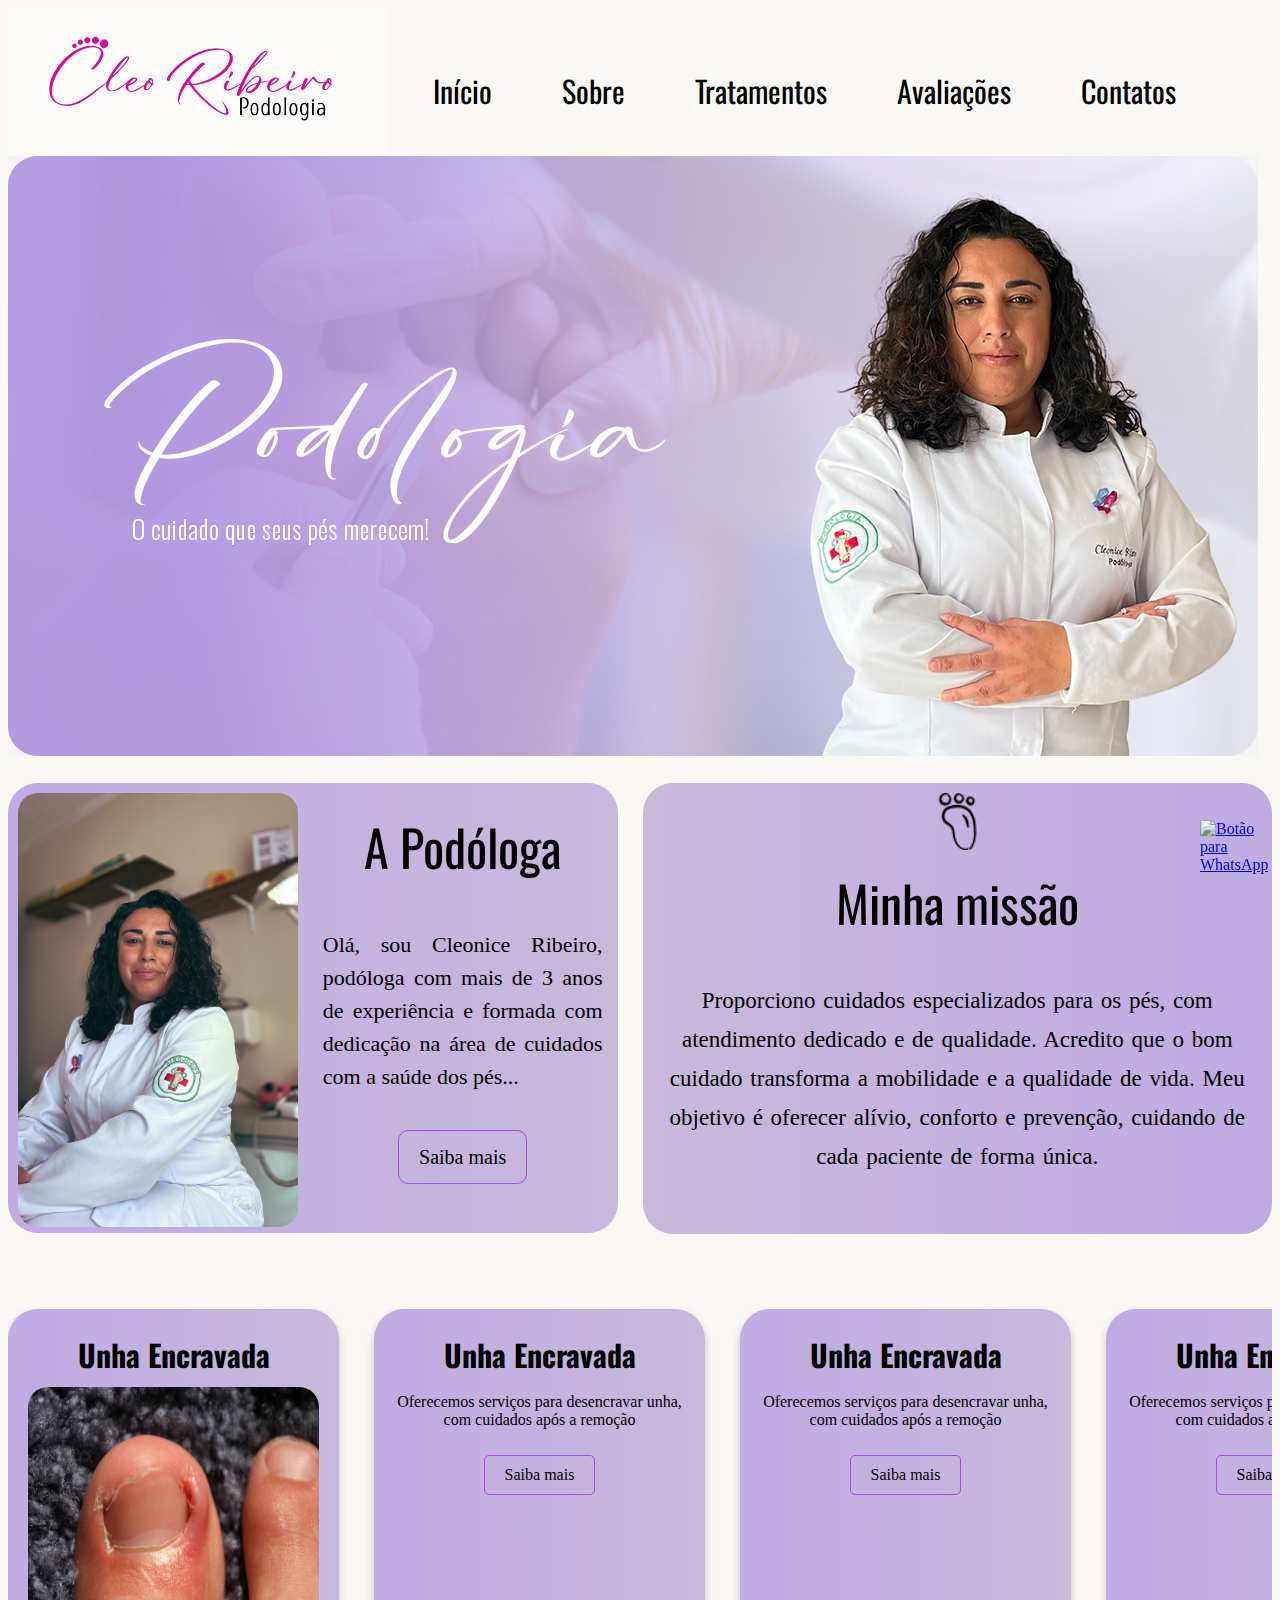
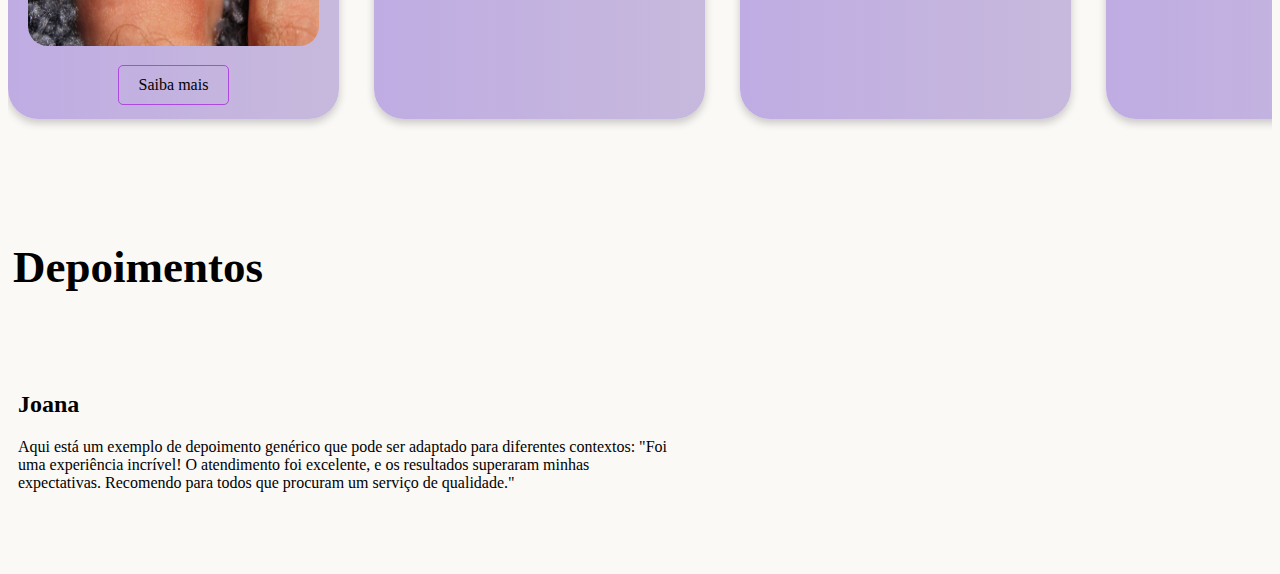
==== index.html @ 53037228 "Add files via upload" ====
<!DOCTYPE html>
<html lang="pt-br">

<head>
    <meta charset="UTF-8">
    <meta name="viewport" content="width=device-width, initial-scale=1.0">
    <title>Início</title>
    <link rel="stylesheet" href="./styles.css/style.css">
</head>


<body>

    <img src="./assets/Logo.jpeg" alt="Logo do Site" class="logo">

    <header class="cabecalho">  
        <nav class="cabecalho__menu">
            <a href="/index.html" class="cabecalho__menu__link">Início</a> 
            <a href="/about.html" class="cabecalho__menu__link">Sobre</a>
            <a href="/treatments.html" class="cabecalho__menu__link">Tratamentos</a>
            <a href="/reviews.html" class="cabecalho__menu__link">Avaliações</a>
            <a href="/contact.html" class="cabecalho__menu__link">Contatos</a>
         </nav>
    </header>

   
    <div class="home__banner">
        <img src="./assets/Banner.png">
    </div>



    <div class="containers__grupo">
        <section class="home__sobre__container">

            <div class="home__sobre__imagem">
                <img src="./assets/sobrehome.jpeg">

            </div>

            <div class="home__sobre__conteudo">
                <h2>A Podóloga</h2>
                <p>Olá, sou Cleonice Ribeiro, podóloga com mais de 3 anos de experiência e formada com dedicação na área de cuidados com a saúde dos pés...</p>
                <a href="#">Saiba mais</a>
            </div> 

        </section>


        <section class="home__missao__container">

            <div class="home__missao__imagem">
                <img src="./assets/pemissao.png" class="home__missao__imagem">

            </div>

            <div class="home__missao__conteudo">
                <h2>Minha missão</h2>
                <p>Proporciono cuidados especializados para os pés, com atendimento dedicado e de qualidade. Acredito que o bom cuidado transforma a mobilidade e a qualidade de vida. Meu objetivo é oferecer alívio, conforto e prevenção, cuidando de cada paciente de forma única.</p>
            </div> 

        </section>

    </div>

    <section class="card__container">

        <div class="card">
            <h2>Unha Encravada</h2>
            <img src="assets/unha-encravada-inflamada.jpg" class="card__imagem">
            <a href="#">Saiba mais</a>
        </div>      

        <div class="card">
            <h2>Unha Encravada</h2>
            <p>Oferecemos serviços para desencravar unha, com cuidados após a remoção</p>
            <a href="#">Saiba mais</a>
        </div>       

        <div class="card">
            <h2>Unha Encravada</h2>
            <p>Oferecemos serviços para desencravar unha, com cuidados após a remoção</p>
            <a href="#">Saiba mais</a>
        </div>       

        <div class="card">
            <h2>Unha Encravada</h2>
            <p>Oferecemos serviços para desencravar unha, com cuidados após a remoção</p>
            <a href="#">Saiba mais</a>
        </div>  
              
    </section>

    <div class="home__depoimentos__titulo">
        <h2>Depoimentos</h2>
    </div>

    <section class="home__depoimentos__container">


        <div class="home__depoimentos__conteudo"> 
            <h2> Joana </h2>
            <p> 
                Aqui está um exemplo de depoimento genérico que pode ser adaptado para diferentes contextos:
                
                "Foi uma experiência incrível! O atendimento foi excelente, e os resultados superaram minhas expectativas. Recomendo para todos que procuram um serviço de qualidade."
                
                </p>
        </div>



    </section>


    <a href="https://wa.me/041997709976" class="whatsapp-button">
        <img src="./assets/WhatsApp.png" alt="Botão para WhatsApp">
    </a>


    <footer class="rodape">    

    </footer>


</body>

</html>
---- styles.css/style.css ----
@import url('https://fonts.googleapis.com/css2?family=Karla:ital,wght@0,200..800;1,200..800&family=Lato:ital,wght@0,100;0,300;0,400;0,700;0,900;1,100;1,300;1,400;1,700;1,900&family=Montserrat:ital,wght@0,100..900;1,100..900&family=Oswald:wght@200..700&family=Spectral:ital,wght@0,200;0,300;0,400;0,500;0,600;0,700;0,800;1,200;1,300;1,400;1,500;1,600;1,700;1,800&display=swap');

@import url('https://fonts.googleapis.com/css2?family=Karla:ital,wght@0,200..800;1,200..800&family=Lato:ital,wght@0,100;0,300;0,400;0,700;0,900;1,100;1,300;1,400;1,700;1,900&family=Montserrat:ital,wght@0,100..900;1,100..900&family=Old+Standard+TT:ital,wght@0,400;0,700;1,400&family=Oswald:wght@200..700&family=Spectral:ital,wght@0,200;0,300;0,400;0,500;0,600;0,700;0,800;1,200;1,300;1,400;1,500;1,600;1,700;1,800&display=swap');


:root {

--cor-primaria: #FAF9F6;
--cor-secundaria: #000000;
--cor-terciaria: #AD49E1;
--cor-hover: #9B2DCE; 
--cor-cards1:#BFACE3;
--cor-cards2: #C7B9DC;




--fonte-titulo: 'Oswald';
--fonte-corpo: 'Old Standard'

}


body{
    background-color: var(--cor-primaria);
    height: 100%;
}
 

/* LOGO */
.logo {
    width: 380px;
    height: auto;
    float: left;
    margin-right:5px;
    margin-top: 0%; 

}
/* LOGO */


/* CABEÇALHO */

.cabecalho {
    width: 500px;
    padding: 60px 4px 0px 40px;
    display: flex;
}
    
.cabecalho__menu {
    width: 100%;
    font-family: var(--fonte-titulo);
    display: flex;
    gap: 70px;
    justify-content: flex-start;
    align-items: center; 
}
    
.cabecalho__menu__link {
    color: var(--cor-secundaria);
    font-size: 30px;
    text-decoration: none;
}
    
.cabecalho__menu__link:hover {
    color: var(--cor-hover) 

}

/* CABEÇALHO */


/*INICIO */

.home__banner{
    margin-top: 30px;
    justify-content: center;
    align-items: center;
    width: 1250px;
    height: 600px; 
    border-radius: 50%;
    margin-bottom: 20px;
    
}


.containers__grupo {
    display: flex; 
    justify-content: space-between; 
    align-items: flex-start; 
    width: 100%; 
    max-width: 1400px; 
    gap: 25px; 
    align-items: stretch;
}

.home__missao__conteudo h2,
.home__sobre__conteudo h2 {
    font-size: 100px;
}





/* INICIO, SOBRE */

.home__sobre__container {
    display: flex;
    width: 650px;
    height: 450px;
    justify-content: space-between;
    margin-top: 20px;
    margin-bottom: 20px;
    border-radius: 30px;
    overflow: hidden;
    background: linear-gradient(to right, var(--cor-cards1), var(--cor-cards2));

}


.home__sobre__imagem {
    width: 50%; 
    height: auto; 
    max-width:100%;
    overflow: hidden;
    text-align:left;
    padding: 10px;
    
}


.home__sobre__imagem img {
    width: 100%;
    height: auto; 
    border-radius: 20px; 
    object-fit: cover; 
}


.home__sobre__conteudo {
    width: 50%;
    height: auto;
    text-align: justify;
    margin: 0;
    line-height: 1.6;
    padding: 15px;

}    


.home__sobre__conteudo h2 {
    font-family: var(--fonte-titulo);
    font-weight: 400;
    font-size: 50px;
    padding: 0px 0px 0px 0px;
    margin-top: 3%;
    text-align: center;
    
}


.home__sobre__conteudo p {
    font-family: var(--fonte-corpo);
    font-size: 22px;
    padding: 0px 0px 15px 0px;
    line-height: 1.5;
}


.home__sobre__conteudo a {
    display: block; 
    margin: 0 auto; 
    font-family: var(--fonte-corpo);
    color: var(--cor-secundaria); 
    font-size: 20px;
    text-align: center; 
    width: max-content; 
    padding: 10px 20px; 
    border-radius: 10px;
    text-decoration: none;
    border: 1px solid var(--cor-terciaria);
    transition: background-color 0.3s ease, color 0.3s ease, transform 0.3s ease, box-shadow 0.3s ease;
}


.home__sobre__conteudo a:hover {
    background-color: var(--cor-terciaria); 
    color: #fff; 
}


.home__sobre__conteudo:hover a {
    transform: scale(1.05); 
    box-shadow: 0 6px 12px rgba(0, 0, 0, 0.3); 
}


/* INICIO, SOBRE */

/*INICIO, MISSAO*/


.home__missao__container {
    display: flex;
    flex-direction: column; 
    align-items: center; 
    justify-content: flex-start; 
    width: 650px;
    height: 431px;
    margin-top: 20px;
    margin-bottom: 20px;
    border-radius: 30px;
    overflow: hidden;
    background: linear-gradient(to left, var(--cor-cards1), var(--cor-cards2));
    text-align: center; 
    padding: 10px; 
    flex-grow: 1;
}


.home__missao__imagem img {
    width: 100%; 
    height: 100%; 
    margin-bottom: 5px; 
    justify-content: center;
}


.home__missao__conteudo h2 {
    font-family: var(--fonte-titulo);
    font-weight: 400;
    font-size: 50px; 
    margin-top: 15px;
    
}

.home__missao__conteudo p {
    font-family: var(--fonte-corpo);
    font-size: 23px;
    line-height: 1.7; 
    text-align: center;
    word-spacing: 2px;
    margin-bottom: 50px;
    padding: 0 10px 0 10px;
}




/* INICIO, TRATAMENTOS */
.card__container {
    display: flex;
    overflow-x: auto; 
    scroll-snap-type: x mandatory; 
    gap: 35px; 
    padding: 50px;
    scroll-behavior: smooth; 
}

.card {
    flex: 0 0 25%;
    width: 500px;
    height: 370px; 
    padding: 20px;
    border-radius: 30px;
    margin-top: 5px;
    box-shadow: 0 4px 8px rgba(0, 0, 0, 0.2);
    text-align: center;
    background: linear-gradient(to right, var(--cor-cards1), var(--cor-cards2));
    scroll-snap-align: start;
    transition: transform 0.3s ease, box-shadow 0.3s ease;
}

.card h2 {
    font-family: var(--fonte-titulo);
    font-size: 30px; 
    color: var(--cor-secundaria); 
    margin-bottom: 10px;
    margin-top: 1%;
}

.card__imagem {
    width: 100%;
    height: 70%;
    justify-content: center; 
    margin-bottom: 5px;
    border-radius: 20px;
}

.card__imagem img {
    width: 100%;
    height: auto;
    max-width: 100%; 
    object-fit: contain; 
}


.card a {
    display: inline-block;
    font-size: 16px;
    font-family: var(--fonte-corpo);
    margin-top: 10px;
    padding: 10px 20px;
    color: var(--cor-secundaria);
    text-decoration: none;
    border: 1px solid var(--cor-terciaria);
    border-radius: 5px;
    transition: background-color 0.3s ease, color 0.3s ease;
}

.card a:hover {
    background-color: var(--cor-terciaria);
    color: #fff;
}

.card:hover {
    transform: scale(1.05);
    box-shadow: 0 6px 12px rgba(0, 0, 0, 0.3);
}
/* INICIO, TRATAMENTOS */

/*INICIO, DEPOIMENTOS */

.home__depoimentos__titulo {
    width: 400px;
    height: auto;
    background-color: var(--cor-cards);
    border-radius: 30px;
    padding: 5px;
    font-size: 30px;
    margin-top: 30px;


}

.home__depoimentos__container {
    width: 650px;
    height: auto;
    background-color: var(--cor-cards);
    border-radius: 30px;
    overflow: hidden;
    margin-top: 25px;
    padding: 10px;

}



/*INICIO */



/* SOBRE */

.sobre {
    font-family: var(--fonte-corpo);
    padding: 40px;
    width: 90%;
    margin-top: 6%;
}


.sobre__conteudo {
    display: flex;
    text-align: left;
    align-items: flex-start; 
    gap: 20px; 
}


.sobre__texto {
    font-size: 18px; 
    line-height: 2.2; 
}

.imagem__sobre {
    width: 300px;
    height: 500px;
    border-radius: 10px;
}

.sobre__conteudo__reverse {
    display: flex;
    margin-top: 0;
    text-align: right;
    align-items: flex-start; 
    gap: 100px; 
}

.imagem__sobre__reverse {
    width: 500px;
    height: 500px;
    border-radius: 10px;
}



/* SOBRE */


/* CONTATO */

.apresentacao__links {
    flex-direction: column;
    margin-top: 100px;
}

.apresentacao__links__subtitulo {
    font-family: var(--fonte-primaria);
    color: var(--cor-secundaria);
    margin-bottom: 10px;
    font-size: 24px; 
}

.apresentacao__links__navegacao {
    display: flex;
    align-items: center;
    margin-right: 15px;
    text-decoration: none;
    color: var(--cor-secundaria);

}

.apresentacao__links__navegacao:hover {
    color: var(--cor-hover);

}

.apresentacao__links__navegacao img {
    width: 50px; 
    height: auto; 
    margin-right: 8px; 
}

/* CONTATO */


/* BOTAO WHATSAPP */

.whatsapp-button img {
    width: 100%;
    height: 100%;
}

.whatsapp-button {
    position: fixed;
    bottom: 20px;
    right: 20px;
    z-index: 100;
    width: 60px;
    height: 60px;
}

/* BOTAO WHATSAPP */


/* RODAPE */

.rodape{
    padding: 24px;
    color: var(--cor-primaria);
    font-family: var(--fonte-titulo);
}

/* RODAPE */
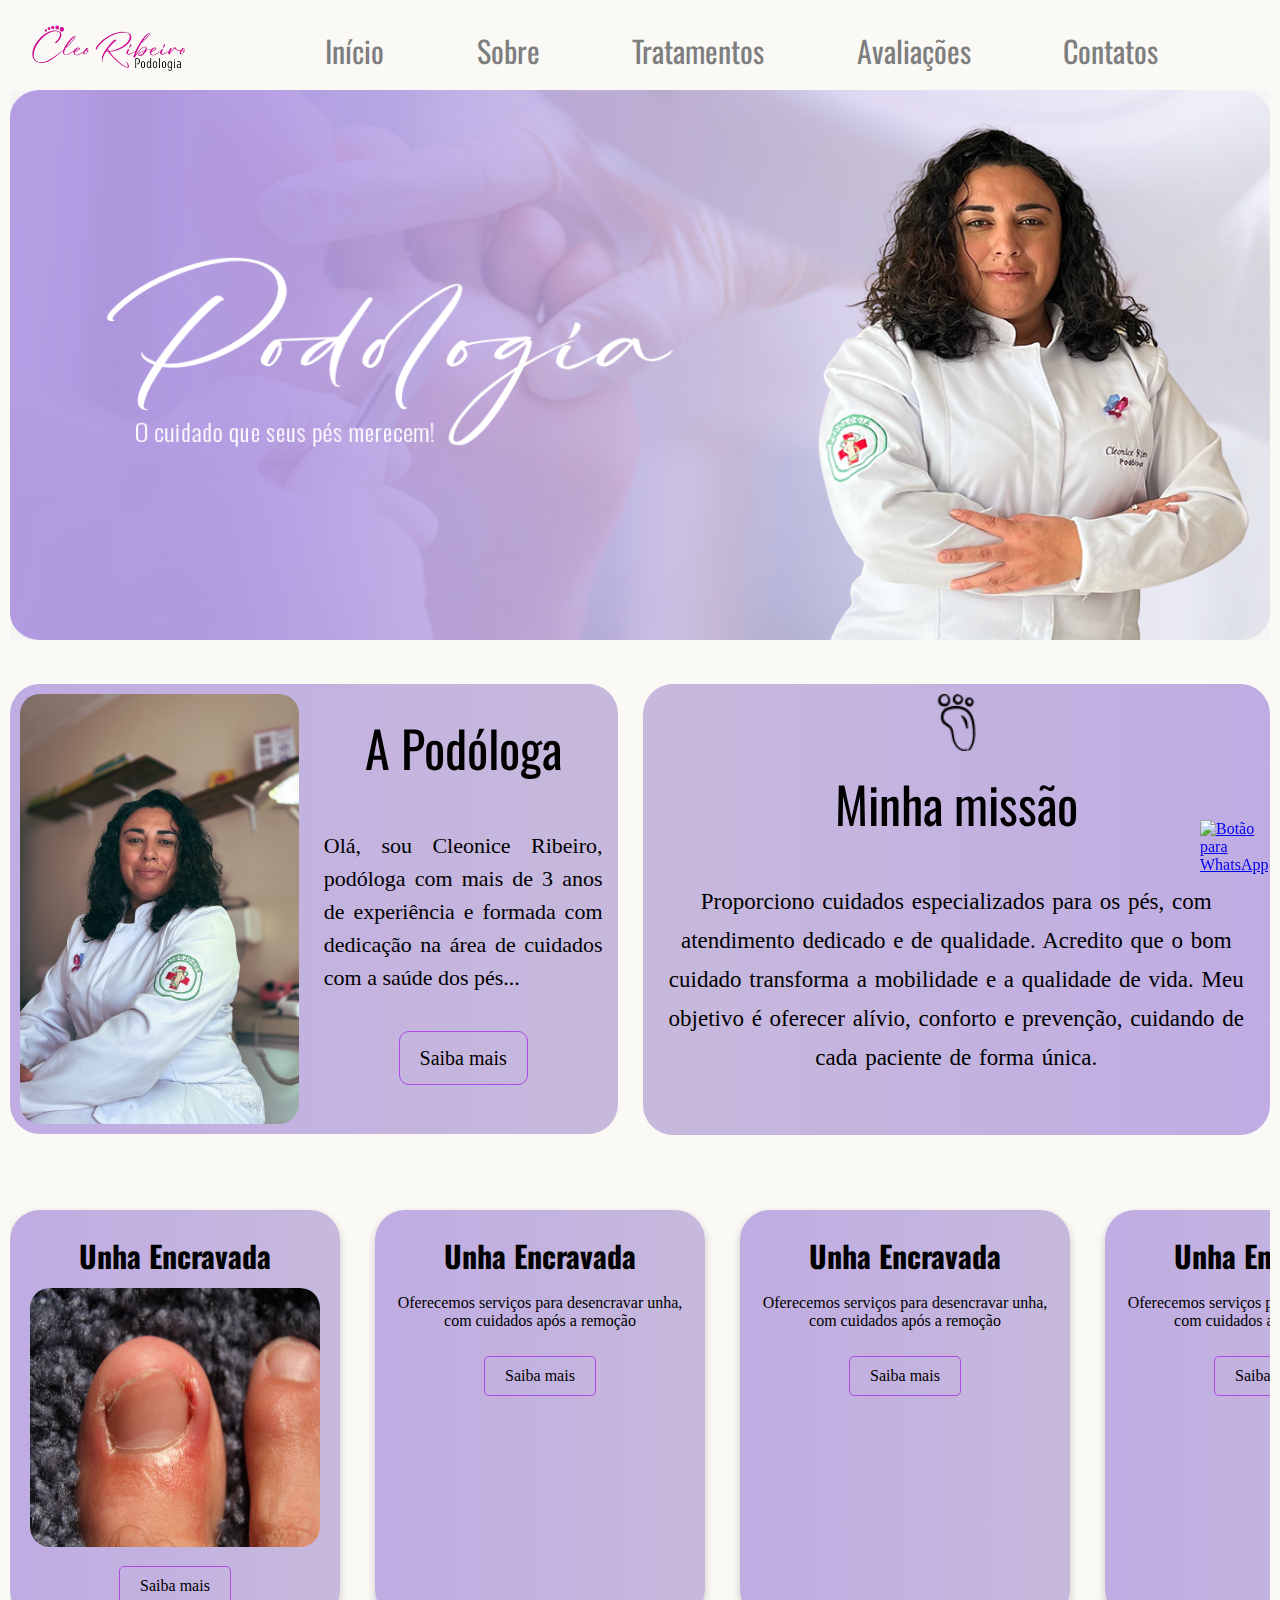
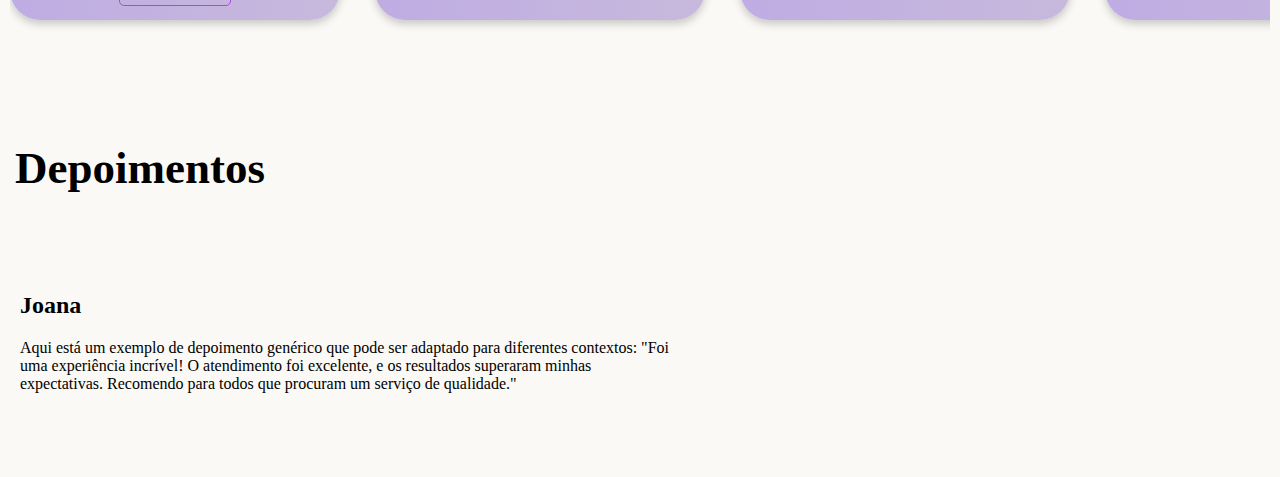
==== commit 44d10403: "Add files via upload" ====
--- a/index.html
+++ b/index.html
@@ -11,21 +11,25 @@
 
 <body>
 
-    <img src="./assets/Logo.jpeg" alt="Logo do Site" class="logo">
+    <div class="container__cabecalho">
+        <div class="container_logo">
+            <img id="logo" src="./assets/Logo.png" alt="Logo do Site">
+        </div>
 
-    <header class="cabecalho">  
-        <nav class="cabecalho__menu">
-            <a href="/index.html" class="cabecalho__menu__link">Início</a> 
-            <a href="/about.html" class="cabecalho__menu__link">Sobre</a>
-            <a href="/treatments.html" class="cabecalho__menu__link">Tratamentos</a>
-            <a href="/reviews.html" class="cabecalho__menu__link">Avaliações</a>
-            <a href="/contact.html" class="cabecalho__menu__link">Contatos</a>
-         </nav>
-    </header>
+        <header class="cabecalho">  
+            <nav class="cabecalho__menu">
+                <a href="/index.html" class="cabecalho__menu__link">Início</a> 
+                <a href="/about.html" class="cabecalho__menu__link">Sobre</a>
+                <a href="/treatments.html" class="cabecalho__menu__link">Tratamentos</a>
+                <a href="/reviews.html" class="cabecalho__menu__link">Avaliações</a>
+                <a href="/contact.html" class="cabecalho__menu__link">Contatos</a>
+            </nav>
+        </header>
+    </div>
 
    
     <div class="home__banner">
-        <img src="./assets/Banner.png">
+        <img id="home__banner_img" src="./assets/Banner.png">
     </div>
 
 
@@ -105,7 +109,7 @@
                 
                 "Foi uma experiência incrível! O atendimento foi excelente, e os resultados superaram minhas expectativas. Recomendo para todos que procuram um serviço de qualidade."
                 
-                </p>
+            </p>
         </div>
 
 
@@ -113,7 +117,7 @@
     </section>
 
 
-    <a href="https://wa.me/041997709976" class="whatsapp-button">
+    <a href="https://wa.me/55041997709976?text=Ola,%20quero%20saber%20mais%20sobre%20seu%20servi%C3%A7o." class="whatsapp-button">
         <img src="./assets/WhatsApp.png" alt="Botão para WhatsApp">
     </a>
 
--- a/styles.css/style.css
+++ b/styles.css/style.css
@@ -24,47 +24,48 @@
 body{
     background-color: var(--cor-primaria);
     height: 100%;
+    padding: 0;
+    margin: 10px;
+}
+
+/* CABEÇALHO */
+
+.container__cabecalho {
+    height: 80px;
+    display: flex;
+    align-items: stretch;
 }
  
 
 /* LOGO */
-.logo {
-    width: 380px;
-    height: auto;
-    float: left;
-    margin-right:5px;
-    margin-top: 0%; 
-
+.container_logo {
+    display: flex;
+    width: 25%;
 }
 /* LOGO */
 
 
-/* CABEÇALHO */
-
 .cabecalho {
-    width: 500px;
-    padding: 60px 4px 0px 40px;
-    display: flex;
+    width: 75%;
+    display: flex;
+    align-items: center;
 }
     
 .cabecalho__menu {
-    width: 100%;
     font-family: var(--fonte-titulo);
     display: flex;
-    gap: 70px;
-    justify-content: flex-start;
-    align-items: center; 
+    gap: 20%;
 }
     
 .cabecalho__menu__link {
-    color: var(--cor-secundaria);
+    color: #7e7e7e;
     font-size: 30px;
     text-decoration: none;
+    align-items: center;
 }
     
 .cabecalho__menu__link:hover {
-    color: var(--cor-hover) 
-
+    color: #9a67b6;
 }
 
 /* CABEÇALHO */
@@ -73,14 +74,15 @@
 /*INICIO */
 
 .home__banner{
-    margin-top: 30px;
     justify-content: center;
     align-items: center;
-    width: 1250px;
-    height: 600px; 
     border-radius: 50%;
     margin-bottom: 20px;
-    
+}
+
+#home__banner_img{
+    width: 100%;
+    height: 550px;
 }
 
 
@@ -132,7 +134,7 @@
 
 .home__sobre__imagem img {
     width: 100%;
-    height: auto; 
+    height: 100%; 
     border-radius: 20px; 
     object-fit: cover; 
 }
@@ -204,7 +206,6 @@
 .home__missao__container {
     display: flex;
     flex-direction: column; 
-    align-items: center; 
     justify-content: flex-start; 
     width: 650px;
     height: 431px;
@@ -220,10 +221,9 @@
 
 
 .home__missao__imagem img {
-    width: 100%; 
+    width: 100x; 
     height: 100%; 
     margin-bottom: 5px; 
-    justify-content: center;
 }
 
 
